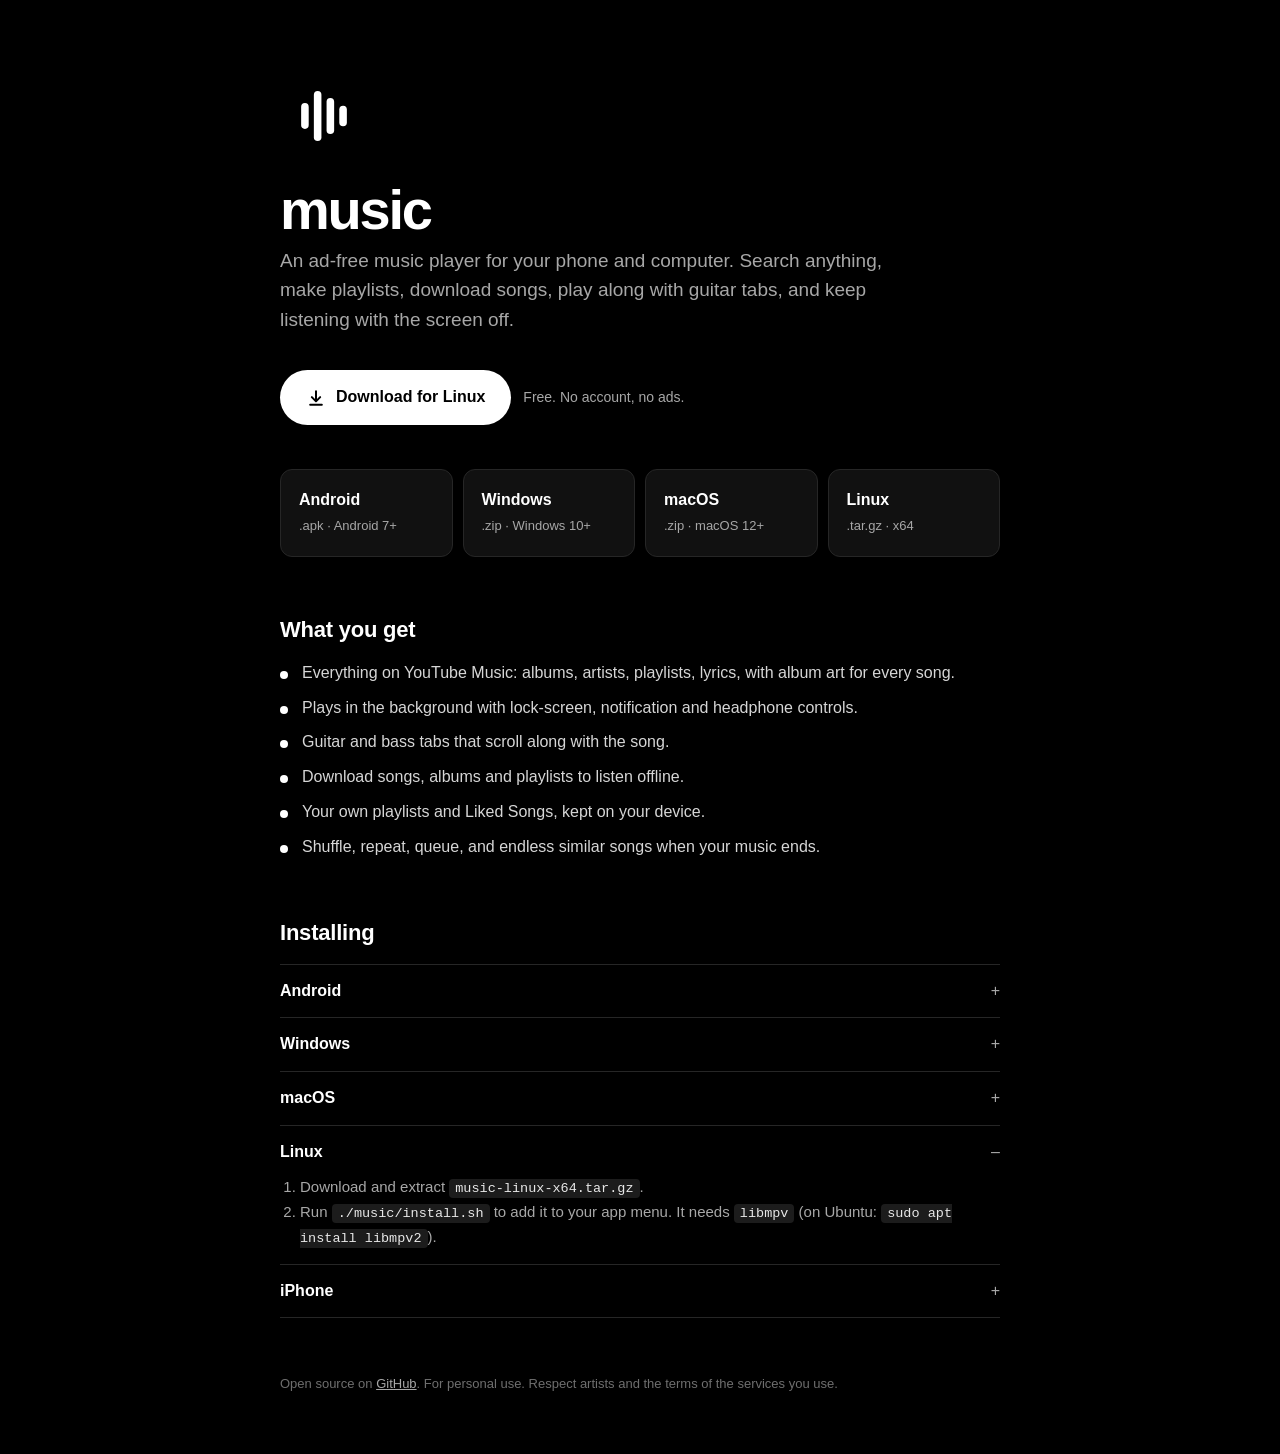
==== site/index.html @ f96e2b70 "Native apps for Android, Windows, macOS and Linux Replace the browser + server version with one Flut" ====
<!doctype html>
<html lang="en">
<head>
<meta charset="utf-8">
<meta name="viewport" content="width=device-width, initial-scale=1">
<meta name="color-scheme" content="dark">
<meta name="theme-color" content="#000000">
<title>music</title>
<meta name="description" content="An ad-free music player for Android, Windows, macOS and Linux.">
<link rel="icon" href="icon.svg" type="image/svg+xml">
<link rel="apple-touch-icon" href="apple-touch-icon.png">
<style>
  :root { --bg: #000; --fg: #fff; --sub: #a7a7a7; --line: #262626; --card: #111; }
  * { box-sizing: border-box; margin: 0; }
  body { background: var(--bg); color: var(--fg); font: 16px/1.55 -apple-system, BlinkMacSystemFont, "Segoe UI", Roboto, Helvetica, Arial, sans-serif; -webkit-font-smoothing: antialiased; }
  main { max-width: 760px; margin: 0 auto; padding: 72px 20px 64px; }
  .logo { width: 88px; height: 88px; border-radius: 20px; display: block; }
  h1 { font-size: 56px; letter-spacing: -.04em; font-weight: 800; margin: 22px 0 8px; line-height: 1; }
  .lead { color: var(--sub); font-size: 19px; max-width: 34em; }
  .primary { margin: 36px 0 12px; display: flex; flex-wrap: wrap; gap: 12px; align-items: center; }
  .btn { display: inline-flex; align-items: center; gap: 10px; background: var(--fg); color: #000; text-decoration: none; font-weight: 700; padding: 15px 26px; border-radius: 999px; font-size: 16px; transition: transform .1s; }
  .btn:hover { transform: scale(1.03); }
  .btn svg { width: 20px; height: 20px; }
  .note { color: var(--sub); font-size: 14px; }
  .grid { display: grid; grid-template-columns: repeat(auto-fit, minmax(160px, 1fr)); gap: 10px; margin-top: 44px; }
  .dl { display: block; padding: 18px; border: 1px solid var(--line); border-radius: 12px; color: var(--fg); text-decoration: none; background: var(--card); transition: border-color .15s, background .15s; }
  .dl:hover { border-color: #555; background: #161616; }
  .dl b { display: block; font-size: 16px; }
  .dl span { color: var(--sub); font-size: 13px; }
  h2 { font-size: 22px; margin: 56px 0 14px; letter-spacing: -.01em; }
  ul.feat { list-style: none; padding: 0; display: grid; gap: 10px; }
  ul.feat li { padding-left: 22px; position: relative; color: #d6d6d6; }
  ul.feat li::before { content: ""; position: absolute; left: 0; top: .62em; width: 8px; height: 8px; border-radius: 50%; background: var(--fg); }
  details { border-top: 1px solid var(--line); padding: 14px 0; }
  details:last-of-type { border-bottom: 1px solid var(--line); }
  summary { cursor: pointer; font-weight: 700; list-style: none; display: flex; justify-content: space-between; }
  summary::after { content: "+"; color: var(--sub); font-weight: 400; }
  details[open] summary::after { content: "–"; }
  details p, details ol { color: var(--sub); margin-top: 10px; font-size: 15px; }
  details ol { padding-left: 20px; }
  code { background: #1c1c1c; padding: 2px 6px; border-radius: 4px; font-size: 13.5px; color: #e8e8e8; }
  footer { margin-top: 56px; color: #6e6e6e; font-size: 13px; }
  footer a { color: var(--sub); }
  @media (max-width: 520px) { h1 { font-size: 44px; } main { padding-top: 48px; } .btn { width: 100%; justify-content: center; } }
</style>
</head>
<body>
<main>
  <img class="logo" src="icon.svg" alt="">
  <h1>music</h1>
  <p class="lead">An ad-free music player for your phone and computer. Search anything, make playlists, download songs, play along with guitar tabs, and keep listening with the screen off.</p>

  <div class="primary">
    <a class="btn" id="main-dl" href="https://github.com/v3ai/music/releases/latest">
      <svg viewBox="0 0 24 24" fill="none" stroke="currentColor" stroke-width="2.4" stroke-linecap="round" stroke-linejoin="round"><path d="M12 4v12m0 0-5-5m5 5 5-5M5 20h14"/></svg>
      <span id="main-label">Download</span>
    </a>
    <span class="note" id="main-note">Free. No account, no ads.</span>
  </div>

  <div class="grid">
    <a class="dl" href="https://github.com/v3ai/music/releases/latest/download/music-android.apk"><b>Android</b><span>.apk · Android 7+</span></a>
    <a class="dl" href="https://github.com/v3ai/music/releases/latest/download/music-windows-x64.zip"><b>Windows</b><span>.zip · Windows 10+</span></a>
    <a class="dl" href="https://github.com/v3ai/music/releases/latest/download/music-macos.zip"><b>macOS</b><span>.zip · macOS 12+</span></a>
    <a class="dl" href="https://github.com/v3ai/music/releases/latest/download/music-linux-x64.tar.gz"><b>Linux</b><span>.tar.gz · x64</span></a>
  </div>

  <h2>What you get</h2>
  <ul class="feat">
    <li>Everything on YouTube Music: albums, artists, playlists, lyrics, with album art for every song.</li>
    <li>Plays in the background with lock-screen, notification and headphone controls.</li>
    <li>Guitar and bass tabs that scroll along with the song.</li>
    <li>Download songs, albums and playlists to listen offline.</li>
    <li>Your own playlists and Liked Songs, kept on your device.</li>
    <li>Shuffle, repeat, queue, and endless similar songs when your music ends.</li>
  </ul>

  <h2>Installing</h2>
  <details id="h-android">
    <summary>Android</summary>
    <ol>
      <li>Download <code>music-android.apk</code> on your phone and open it.</li>
      <li>If asked, allow your browser to install apps (“Install unknown apps”).</li>
      <li>Tap <b>Install</b>. Later versions install over the top and keep your library.</li>
    </ol>
  </details>
  <details id="h-windows">
    <summary>Windows</summary>
    <ol>
      <li>Download and unzip <code>music-windows-x64.zip</code>, for example into your Documents folder.</li>
      <li>Open <code>music.exe</code>. If Windows SmartScreen appears, click <b>More info → Run anyway</b>.</li>
      <li>Right-click it in the taskbar and choose <b>Pin to taskbar</b>.</li>
    </ol>
  </details>
  <details id="h-macos">
    <summary>macOS</summary>
    <ol>
      <li>Download and open <code>music-macos.zip</code>, then drag <b>music</b> into Applications.</li>
      <li>The first time, right-click it and choose <b>Open</b>, then <b>Open</b> again. (It isn’t signed with an Apple developer ID.)</li>
    </ol>
  </details>
  <details id="h-linux">
    <summary>Linux</summary>
    <ol>
      <li>Download and extract <code>music-linux-x64.tar.gz</code>.</li>
      <li>Run <code>./music/install.sh</code> to add it to your app menu. It needs <code>libmpv</code> (on Ubuntu: <code>sudo apt install libmpv2</code>).</li>
    </ol>
  </details>
  <details>
    <summary>iPhone</summary>
    <p>Not available. Apple only allows App Store apps, and app stores don’t allow apps like this one.</p>
  </details>

  <footer>Open source on <a href="https://github.com/v3ai/music">GitHub</a>. For personal use. Respect artists and the terms of the services you use.</footer>
</main>
<script>
  // Point the big button at the right download for this device.
  const ua = navigator.userAgent;
  const plats = {
    android: ['Download for Android', 'music-android.apk'],
    windows: ['Download for Windows', 'music-windows-x64.zip'],
    macos: ['Download for Mac', 'music-macos.zip'],
    linux: ['Download for Linux', 'music-linux-x64.tar.gz'],
  };
  const os = /Android/i.test(ua) ? 'android'
    : /iPhone|iPad|iPod/i.test(ua) ? 'ios'
    : /Windows/i.test(ua) ? 'windows'
    : /Mac OS X|Macintosh/i.test(ua) ? 'macos'
    : /Linux|X11/i.test(ua) ? 'linux' : null;
  if (os === 'ios') {
    document.getElementById('main-label').textContent = 'Not available on iPhone';
    document.getElementById('main-dl').removeAttribute('href');
    document.getElementById('main-note').textContent = 'Available for Android, Windows, macOS and Linux.';
  } else if (os) {
    const [label, file] = plats[os];
    document.getElementById('main-label').textContent = label;
    document.getElementById('main-dl').href = 'https://github.com/v3ai/music/releases/latest/download/' + file;
    const help = document.getElementById('h-' + os);
    if (help) help.open = true;
  }
</script>
</body>
</html>
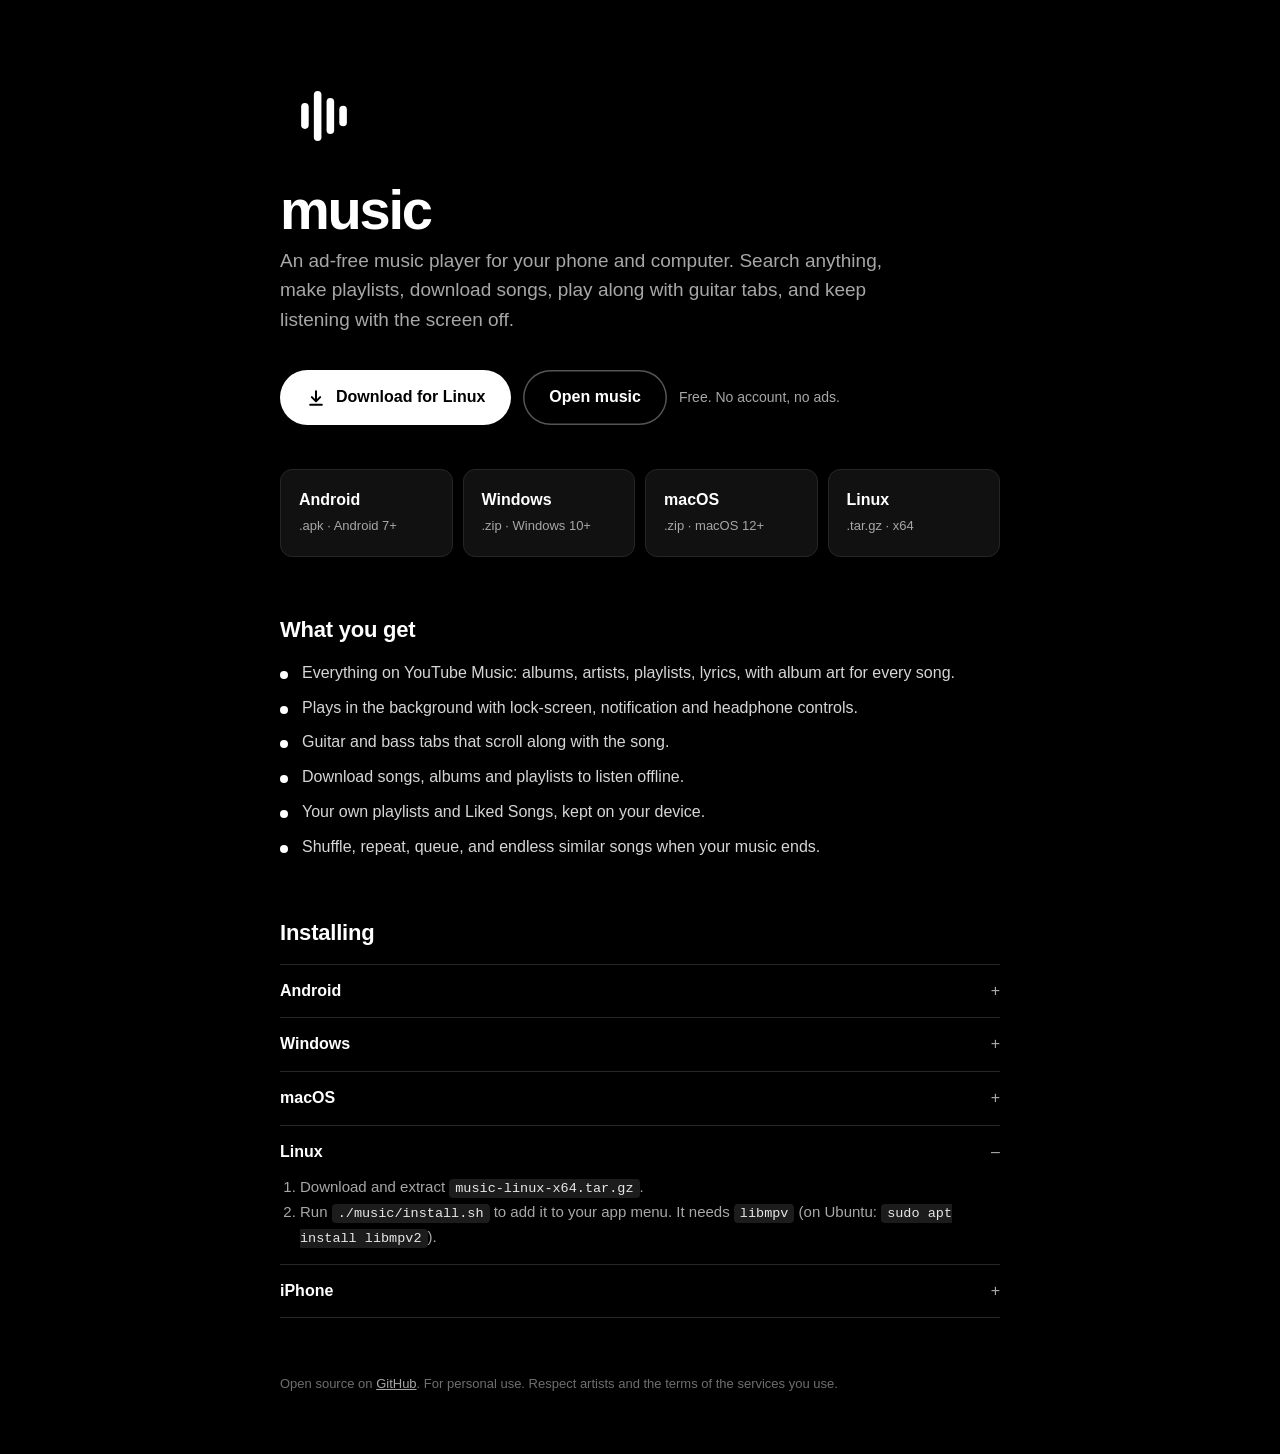
==== commit 129cb27a: "Open the app from the website when it's installed The download page now opens music if it's installe" ====
--- a/site/index.html
+++ b/site/index.html
@@ -21,6 +21,9 @@
   .btn { display: inline-flex; align-items: center; gap: 10px; background: var(--fg); color: #000; text-decoration: none; font-weight: 700; padding: 15px 26px; border-radius: 999px; font-size: 16px; transition: transform .1s; }
   .btn:hover { transform: scale(1.03); }
   .btn svg { width: 20px; height: 20px; }
+  .btn.ghost { background: transparent; color: var(--fg); box-shadow: inset 0 0 0 1.5px #555; }
+  .btn.ghost:hover { box-shadow: inset 0 0 0 1.5px var(--fg); }
+  [hidden] { display: none !important; }
   .note { color: var(--sub); font-size: 14px; }
   .grid { display: grid; grid-template-columns: repeat(auto-fit, minmax(160px, 1fr)); gap: 10px; margin-top: 44px; }
   .dl { display: block; padding: 18px; border: 1px solid var(--line); border-radius: 12px; color: var(--fg); text-decoration: none; background: var(--card); transition: border-color .15s, background .15s; }
@@ -55,6 +58,7 @@
       <svg viewBox="0 0 24 24" fill="none" stroke="currentColor" stroke-width="2.4" stroke-linecap="round" stroke-linejoin="round"><path d="M12 4v12m0 0-5-5m5 5 5-5M5 20h14"/></svg>
       <span id="main-label">Download</span>
     </a>
+    <a class="btn ghost" id="open-app" href="#" hidden>Open music</a>
     <span class="note" id="main-note">Free. No account, no ads.</span>
   </div>
 
@@ -114,7 +118,11 @@
   <footer>Open source on <a href="https://github.com/v3ai/music">GitHub</a>. For personal use. Respect artists and the terms of the services you use.</footer>
 </main>
 <script>
-  // Point the big button at the right download for this device.
+  // The big button points at the right download for this device. If the app is
+  // installed, the page opens it instead: Android hands the link to the app (or
+  // comes back here if it isn't installed); on computers we only try when this
+  // browser has downloaded or opened the app before, since browsers can't tell.
+  const REL = 'https://github.com/v3ai/music/releases/latest/download/';
   const ua = navigator.userAgent;
   const plats = {
     android: ['Download for Android', 'music-android.apk'],
@@ -123,20 +131,75 @@
     linux: ['Download for Linux', 'music-linux-x64.tar.gz'],
   };
   const os = /Android/i.test(ua) ? 'android'
-    : /iPhone|iPad|iPod/i.test(ua) ? 'ios'
+    : /iPhone|iPad|iPod/i.test(ua) || (/Macintosh/.test(ua) && navigator.maxTouchPoints > 1) ? 'ios'
     : /Windows/i.test(ua) ? 'windows'
     : /Mac OS X|Macintosh/i.test(ua) ? 'macos'
-    : /Linux|X11/i.test(ua) ? 'linux' : null;
+    : /Linux|X11|CrOS/i.test(ua) ? 'linux' : null;
+
+  const $ = (id) => document.getElementById(id);
+  const store = (k, v) => {
+    try {
+      if (v === undefined) return localStorage.getItem(k);
+      v === null ? localStorage.removeItem(k) : localStorage.setItem(k, v);
+    } catch (_) { return null; }
+  };
+  const once = (k) => { try { if (sessionStorage.getItem(k)) return false; sessionStorage.setItem(k, '1'); } catch (_) {} return true; };
+  const here = location.href.split('#')[0];
+  const intentUrl = 'intent://open#Intent;scheme=v3ai-music;package=io.github.v3ai.music;S.browser_fallback_url='
+    + encodeURIComponent(here + '#get') + ';end';
+  const note = $('main-note');
+  const noteText = note.textContent;
+
+  // Computers: try the link and watch for the app taking focus.
+  function openDesktop(auto) {
+    let opened = false;
+    const left = () => { opened = true; };
+    window.addEventListener('blur', left, { once: true });
+    document.addEventListener('visibilitychange', () => { if (document.hidden) opened = true; }, { once: true });
+    note.textContent = 'Opening music…';
+    location.href = 'v3ai-music://open';
+    setTimeout(() => {
+      window.removeEventListener('blur', left);
+      if (opened) {
+        store('music.hasApp', '1');
+        note.textContent = noteText;
+      } else {
+        if (auto) store('music.hasApp', null); // not installed (any more)
+        note.textContent = auto ? noteText : 'Couldn’t open it. Is music installed?';
+      }
+    }, 2500);
+  }
+
+  function openApp(auto) {
+    if (os === 'android') location.href = intentUrl;
+    else openDesktop(auto);
+  }
+
   if (os === 'ios') {
-    document.getElementById('main-label').textContent = 'Not available on iPhone';
-    document.getElementById('main-dl').removeAttribute('href');
-    document.getElementById('main-note').textContent = 'Available for Android, Windows, macOS and Linux.';
+    $('main-label').textContent = 'Not available on iPhone';
+    $('main-dl').removeAttribute('href');
+    note.textContent = 'Available for Android, Windows, macOS and Linux.';
   } else if (os) {
     const [label, file] = plats[os];
-    document.getElementById('main-label').textContent = label;
-    document.getElementById('main-dl').href = 'https://github.com/v3ai/music/releases/latest/download/' + file;
-    const help = document.getElementById('h-' + os);
+    $('main-label').textContent = label;
+    $('main-dl').href = REL + file;
+    const help = $('h-' + os);
     if (help) help.open = true;
+
+    const open = $('open-app');
+    // on Android, #get means the app just failed to open: it isn't installed
+    open.hidden = os === 'android' && location.hash === '#get';
+    open.addEventListener('click', (e) => { e.preventDefault(); openApp(false); });
+
+    // remember downloads, so next time we can open the app straight away
+    document.querySelectorAll('a[href^="' + REL + '"], #main-dl').forEach((a) =>
+      a.addEventListener('click', () => store('music.hasApp', '1')));
+
+    const wantsDownload = location.hash === '#get' || new URLSearchParams(location.search).has('download');
+    if (!wantsDownload && once('music.tried')) {
+      if (os === 'android') openApp(true);
+      else if (store('music.hasApp') === '1') openApp(true);
+    }
   }
 </script>
 </body>
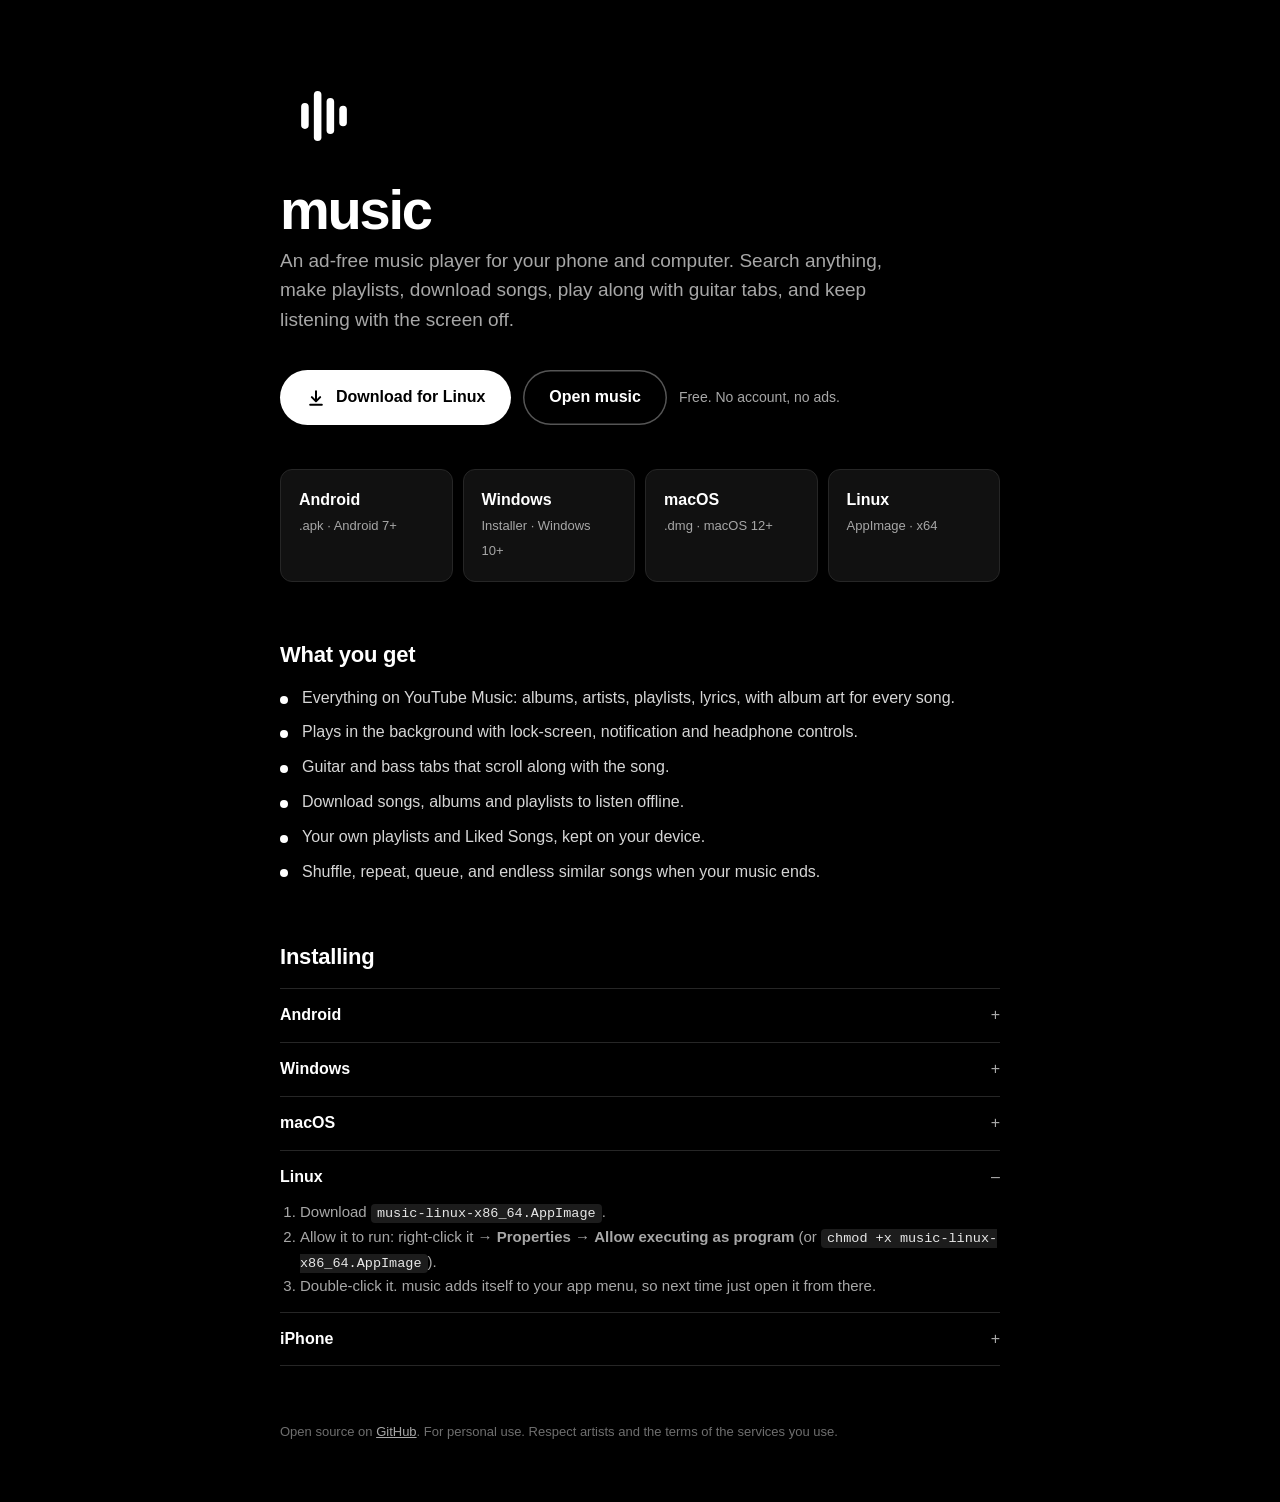
==== commit bd3245c8: "Easier installs: AppImage, Windows installer, macOS disk image - Linux: a single AppImage with libmp" ====
--- a/site/index.html
+++ b/site/index.html
@@ -64,9 +64,9 @@
 
   <div class="grid">
     <a class="dl" href="https://github.com/v3ai/music/releases/latest/download/music-android.apk"><b>Android</b><span>.apk · Android 7+</span></a>
-    <a class="dl" href="https://github.com/v3ai/music/releases/latest/download/music-windows-x64.zip"><b>Windows</b><span>.zip · Windows 10+</span></a>
-    <a class="dl" href="https://github.com/v3ai/music/releases/latest/download/music-macos.zip"><b>macOS</b><span>.zip · macOS 12+</span></a>
-    <a class="dl" href="https://github.com/v3ai/music/releases/latest/download/music-linux-x64.tar.gz"><b>Linux</b><span>.tar.gz · x64</span></a>
+    <a class="dl" href="https://github.com/v3ai/music/releases/latest/download/music-windows-setup.exe"><b>Windows</b><span>Installer · Windows 10+</span></a>
+    <a class="dl" href="https://github.com/v3ai/music/releases/latest/download/music-macos.dmg"><b>macOS</b><span>.dmg · macOS 12+</span></a>
+    <a class="dl" href="https://github.com/v3ai/music/releases/latest/download/music-linux-x86_64.AppImage"><b>Linux</b><span>AppImage · x64</span></a>
   </div>
 
   <h2>What you get</h2>
@@ -91,23 +91,24 @@
   <details id="h-windows">
     <summary>Windows</summary>
     <ol>
-      <li>Download and unzip <code>music-windows-x64.zip</code>, for example into your Documents folder.</li>
-      <li>Open <code>music.exe</code>. If Windows SmartScreen appears, click <b>More info → Run anyway</b>.</li>
-      <li>Right-click it in the taskbar and choose <b>Pin to taskbar</b>.</li>
-    </ol>
+      <li>Open <code>music-windows-setup.exe</code>. It installs in a few seconds and opens music.</li>
+      <li>If Windows SmartScreen appears, click <b>More info → Run anyway</b>.</li>
+    </ol>
+    <p>music is then in your Start menu. Remove it any time from <b>Settings → Apps</b>.</p>
   </details>
   <details id="h-macos">
     <summary>macOS</summary>
     <ol>
-      <li>Download and open <code>music-macos.zip</code>, then drag <b>music</b> into Applications.</li>
-      <li>The first time, right-click it and choose <b>Open</b>, then <b>Open</b> again. (It isn’t signed with an Apple developer ID.)</li>
+      <li>Open <code>music-macos.dmg</code> and drag <b>music</b> onto <b>Applications</b>.</li>
+      <li>Open music from Applications. The first time, macOS says it can’t check the app (it isn’t from the App Store): click <b>Done</b>, go to <b>System Settings → Privacy &amp; Security</b>, scroll down and click <b>Open Anyway</b>.</li>
     </ol>
   </details>
   <details id="h-linux">
     <summary>Linux</summary>
     <ol>
-      <li>Download and extract <code>music-linux-x64.tar.gz</code>.</li>
-      <li>Run <code>./music/install.sh</code> to add it to your app menu. It needs <code>libmpv</code> (on Ubuntu: <code>sudo apt install libmpv2</code>).</li>
+      <li>Download <code>music-linux-x86_64.AppImage</code>.</li>
+      <li>Allow it to run: right-click it → <b>Properties</b> → <b>Allow executing as program</b> (or <code>chmod +x music-linux-x86_64.AppImage</code>).</li>
+      <li>Double-click it. music adds itself to your app menu, so next time just open it from there.</li>
     </ol>
   </details>
   <details>
@@ -126,9 +127,9 @@
   const ua = navigator.userAgent;
   const plats = {
     android: ['Download for Android', 'music-android.apk'],
-    windows: ['Download for Windows', 'music-windows-x64.zip'],
-    macos: ['Download for Mac', 'music-macos.zip'],
-    linux: ['Download for Linux', 'music-linux-x64.tar.gz'],
+    windows: ['Download for Windows', 'music-windows-setup.exe'],
+    macos: ['Download for Mac', 'music-macos.dmg'],
+    linux: ['Download for Linux', 'music-linux-x86_64.AppImage'],
   };
   const os = /Android/i.test(ua) ? 'android'
     : /iPhone|iPad|iPod/i.test(ua) || (/Macintosh/.test(ua) && navigator.maxTouchPoints > 1) ? 'ios'
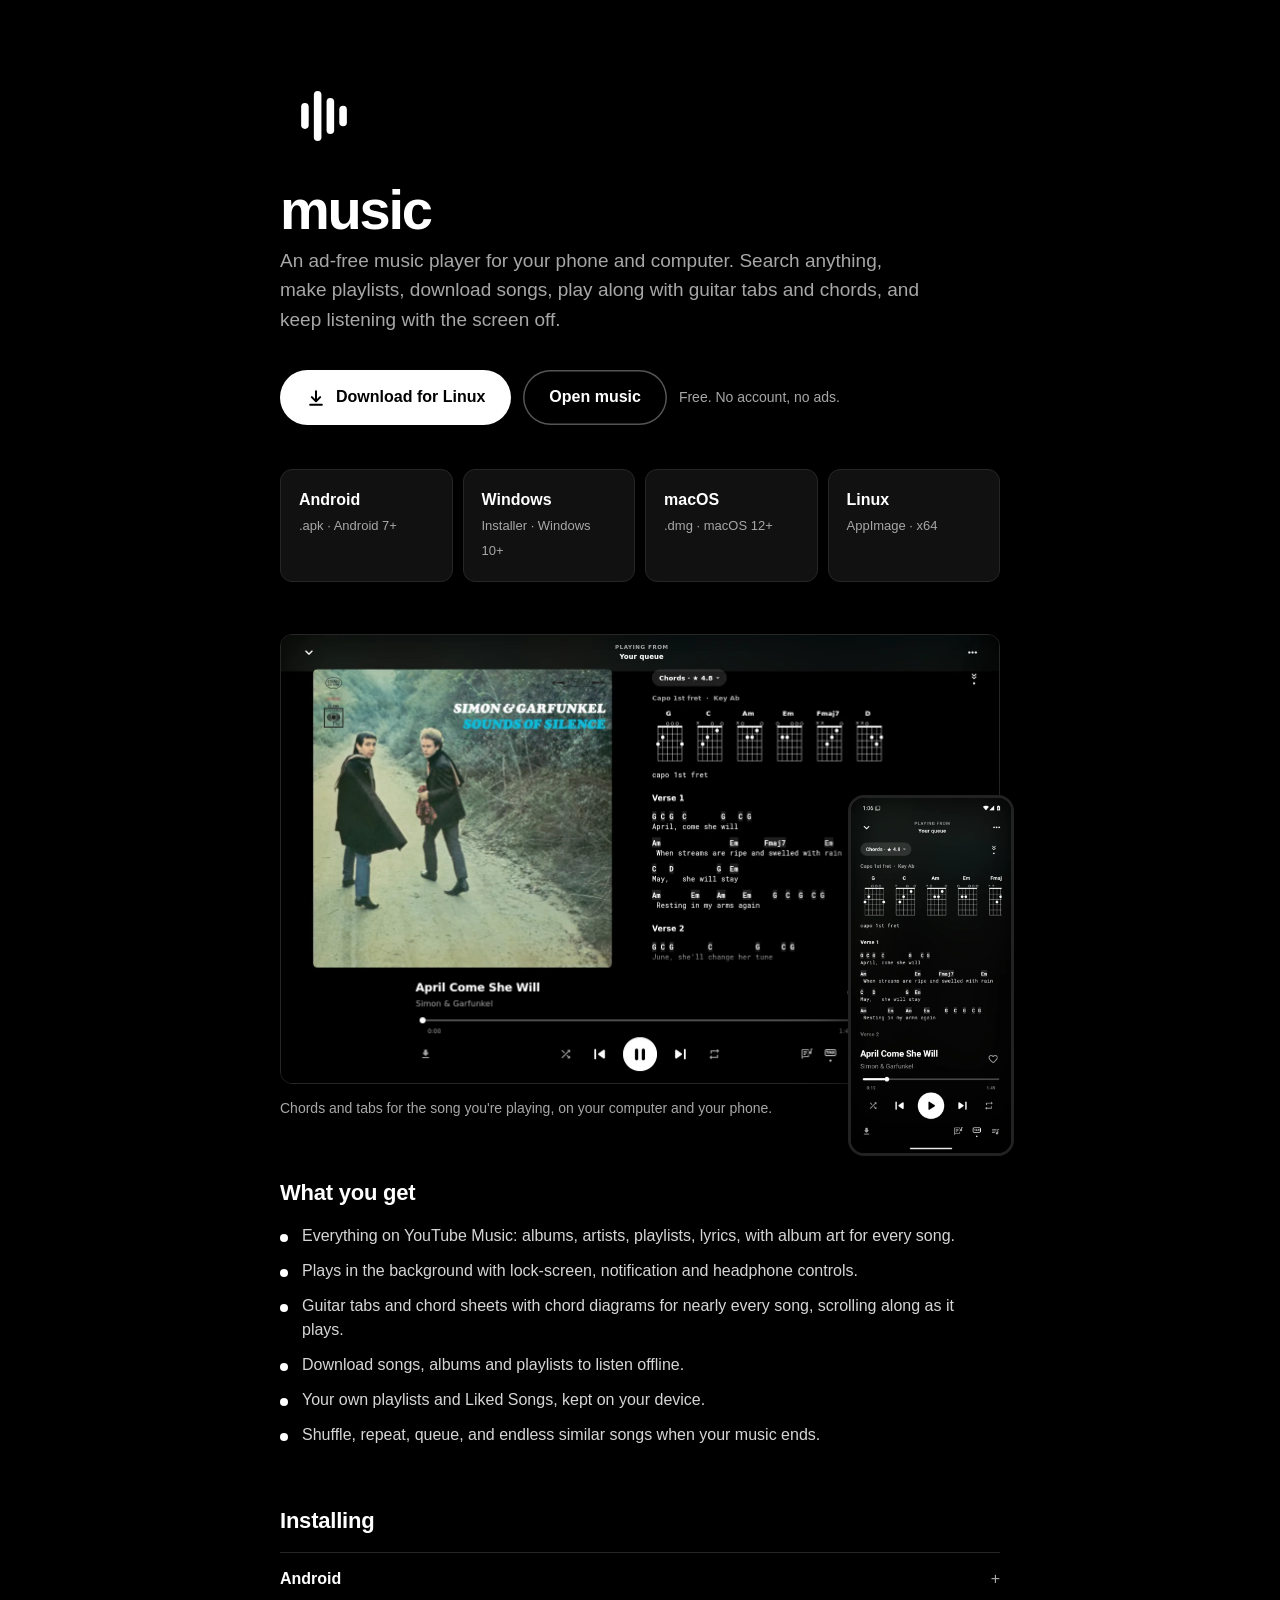
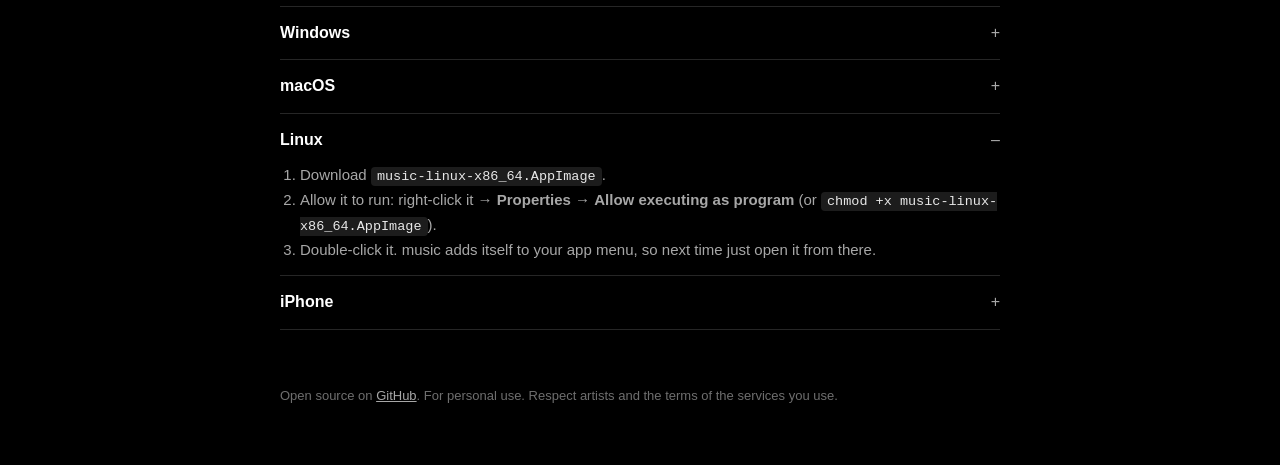
==== commit 25401ebc: "Chords and Ultimate Guitar tabs, search highlight, site screenshots - The TAB panel now shows the be" ====
--- a/site/index.html
+++ b/site/index.html
@@ -42,16 +42,21 @@
   details p, details ol { color: var(--sub); margin-top: 10px; font-size: 15px; }
   details ol { padding-left: 20px; }
   code { background: #1c1c1c; padding: 2px 6px; border-radius: 4px; font-size: 13.5px; color: #e8e8e8; }
+  .shots { position: relative; margin: 52px 0 40px; }
+  .shots img { display: block; height: auto; }
+  .shots .desk { width: 100%; border-radius: 12px; border: 1px solid var(--line); }
+  .shots .phone { position: absolute; right: -14px; bottom: -36px; width: 23%; border-radius: 16px; border: 3px solid #222; box-shadow: 0 18px 48px rgba(0,0,0,.75); }
+  .shots figcaption { color: var(--sub); font-size: 14px; margin-top: 14px; max-width: 72%; }
   footer { margin-top: 56px; color: #6e6e6e; font-size: 13px; }
   footer a { color: var(--sub); }
-  @media (max-width: 520px) { h1 { font-size: 44px; } main { padding-top: 48px; } .btn { width: 100%; justify-content: center; } }
+  @media (max-width: 520px) { .shots .phone { right: 0; bottom: -24px; border-radius: 10px; border-width: 2px; } .shots figcaption { max-width: 70%; } h1 { font-size: 44px; } main { padding-top: 48px; } .btn { width: 100%; justify-content: center; } }
 </style>
 </head>
 <body>
 <main>
   <img class="logo" src="icon.svg" alt="">
   <h1>music</h1>
-  <p class="lead">An ad-free music player for your phone and computer. Search anything, make playlists, download songs, play along with guitar tabs, and keep listening with the screen off.</p>
+  <p class="lead">An ad-free music player for your phone and computer. Search anything, make playlists, download songs, play along with guitar tabs and chords, and keep listening with the screen off.</p>
 
   <div class="primary">
     <a class="btn" id="main-dl" href="https://github.com/v3ai/music/releases/latest">
@@ -69,11 +74,17 @@
     <a class="dl" href="https://github.com/v3ai/music/releases/latest/download/music-linux-x86_64.AppImage"><b>Linux</b><span>AppImage · x64</span></a>
   </div>
 
+  <figure class="shots">
+    <img class="desk" src="img/desktop.webp" width="1440" height="900" alt="music on a computer: April Come She Will by Simon &amp; Garfunkel playing, with its chord sheet and chord diagrams beside the album art">
+    <img class="phone" src="img/phone.webp" width="540" height="1200" alt="music on a phone showing the same chord sheet">
+    <figcaption>Chords and tabs for the song you're playing, on your computer and your phone.</figcaption>
+  </figure>
+
   <h2>What you get</h2>
   <ul class="feat">
     <li>Everything on YouTube Music: albums, artists, playlists, lyrics, with album art for every song.</li>
     <li>Plays in the background with lock-screen, notification and headphone controls.</li>
-    <li>Guitar and bass tabs that scroll along with the song.</li>
+    <li>Guitar tabs and chord sheets with chord diagrams for nearly every song, scrolling along as it plays.</li>
     <li>Download songs, albums and playlists to listen offline.</li>
     <li>Your own playlists and Liked Songs, kept on your device.</li>
     <li>Shuffle, repeat, queue, and endless similar songs when your music ends.</li>
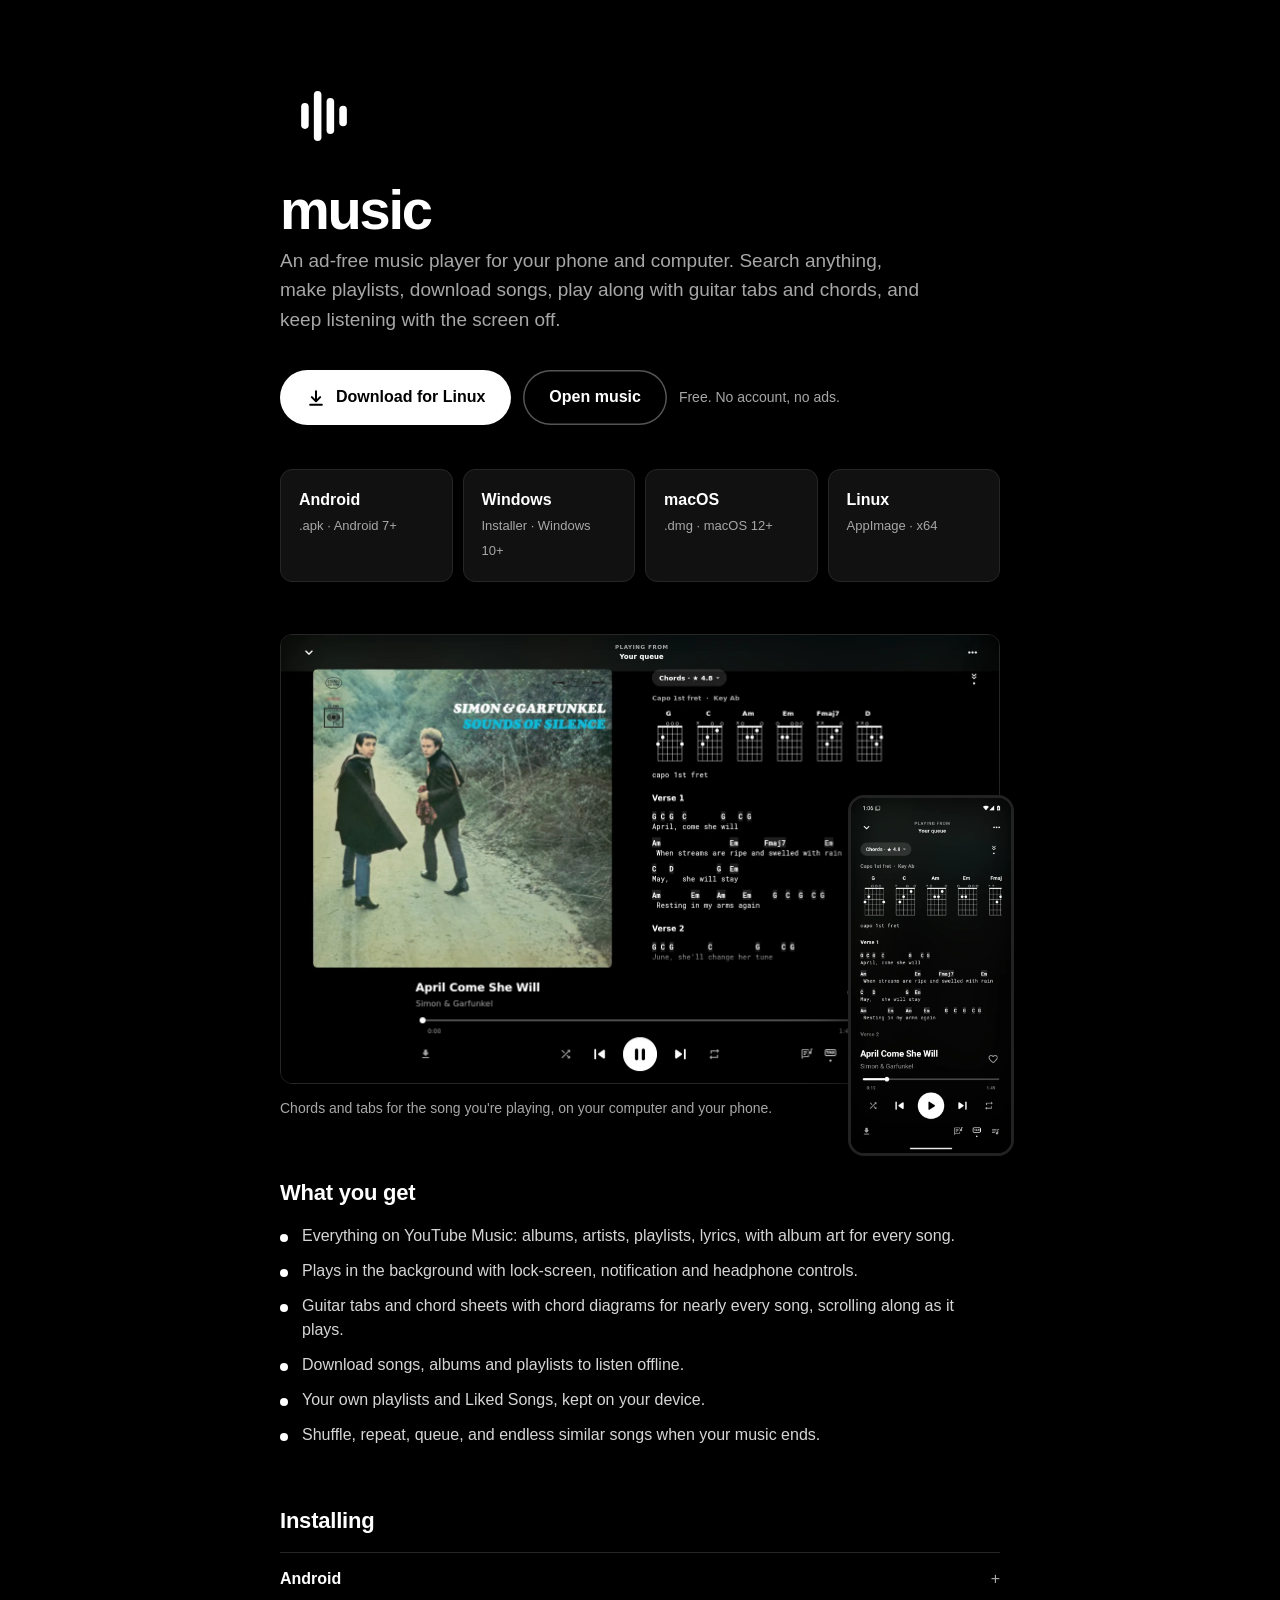
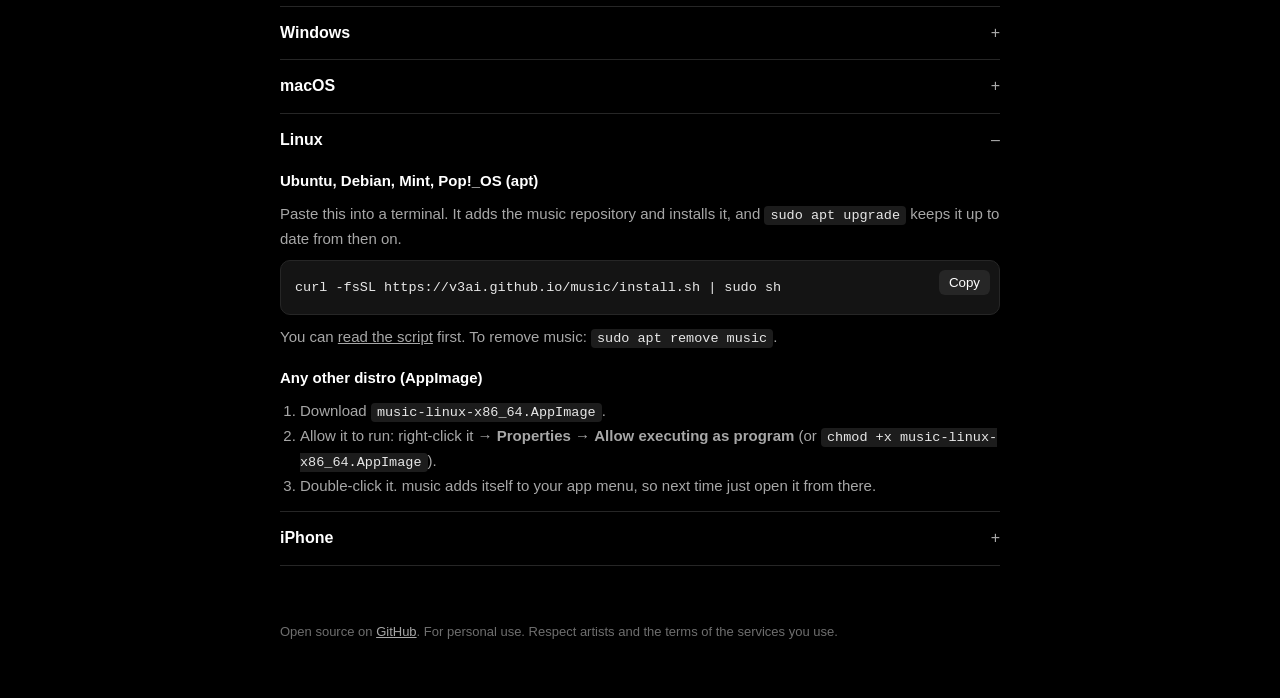
==== commit 2ee8bcbe: "Install on Debian/Ubuntu with apt Releases now include a .deb and a signed apt index, so the release" ====
--- a/site/index.html
+++ b/site/index.html
@@ -47,6 +47,11 @@
   .shots .desk { width: 100%; border-radius: 12px; border: 1px solid var(--line); }
   .shots .phone { position: absolute; right: -14px; bottom: -36px; width: 23%; border-radius: 16px; border: 3px solid #222; box-shadow: 0 18px 48px rgba(0,0,0,.75); }
   .shots figcaption { color: var(--sub); font-size: 14px; margin-top: 14px; max-width: 72%; }
+  pre.cmd { position: relative; background: #141414; border: 1px solid var(--line); border-radius: 10px; padding: 14px 76px 14px 14px; margin-top: 10px; overflow-x: auto; }
+  pre.cmd code { background: none; padding: 0; font-size: 13.5px; user-select: all; white-space: pre; }
+  pre.cmd button { position: absolute; top: 9px; right: 9px; background: #262626; color: var(--fg); border: 0; border-radius: 6px; padding: 5px 10px; font: 600 12px/1.4 inherit; cursor: pointer; }
+  pre.cmd button:hover { background: #333; }
+  details h3 { font-size: 15px; margin-top: 16px; color: var(--fg); }
   footer { margin-top: 56px; color: #6e6e6e; font-size: 13px; }
   footer a { color: var(--sub); }
   @media (max-width: 520px) { .shots .phone { right: 0; bottom: -24px; border-radius: 10px; border-width: 2px; } .shots figcaption { max-width: 70%; } h1 { font-size: 44px; } main { padding-top: 48px; } .btn { width: 100%; justify-content: center; } }
@@ -116,6 +121,11 @@
   </details>
   <details id="h-linux">
     <summary>Linux</summary>
+    <h3>Ubuntu, Debian, Mint, Pop!_OS (apt)</h3>
+    <p>Paste this into a terminal. It adds the music repository and installs it, and <code>sudo apt upgrade</code> keeps it up to date from then on.</p>
+    <pre class="cmd"><code>curl -fsSL https://v3ai.github.io/music/install.sh | sudo sh</code><button type="button" data-copy>Copy</button></pre>
+    <p>You can <a href="install.sh" style="color:inherit">read the script</a> first. To remove music: <code>sudo apt remove music</code>.</p>
+    <h3>Any other distro (AppImage)</h3>
     <ol>
       <li>Download <code>music-linux-x86_64.AppImage</code>.</li>
       <li>Allow it to run: right-click it → <b>Properties</b> → <b>Allow executing as program</b> (or <code>chmod +x music-linux-x86_64.AppImage</code>).</li>
@@ -129,6 +139,13 @@
 
   <footer>Open source on <a href="https://github.com/v3ai/music">GitHub</a>. For personal use. Respect artists and the terms of the services you use.</footer>
 </main>
+<script>
+  document.querySelectorAll('[data-copy]').forEach(b => b.addEventListener('click', async () => {
+    try { await navigator.clipboard.writeText(b.previousElementSibling.textContent); b.textContent = 'Copied'; }
+    catch (_) { b.textContent = 'Select & copy'; }
+    setTimeout(() => { b.textContent = 'Copy'; }, 1600);
+  }));
+</script>
 <script>
   // The big button points at the right download for this device. If the app is
   // installed, the page opens it instead: Android hands the link to the app (or
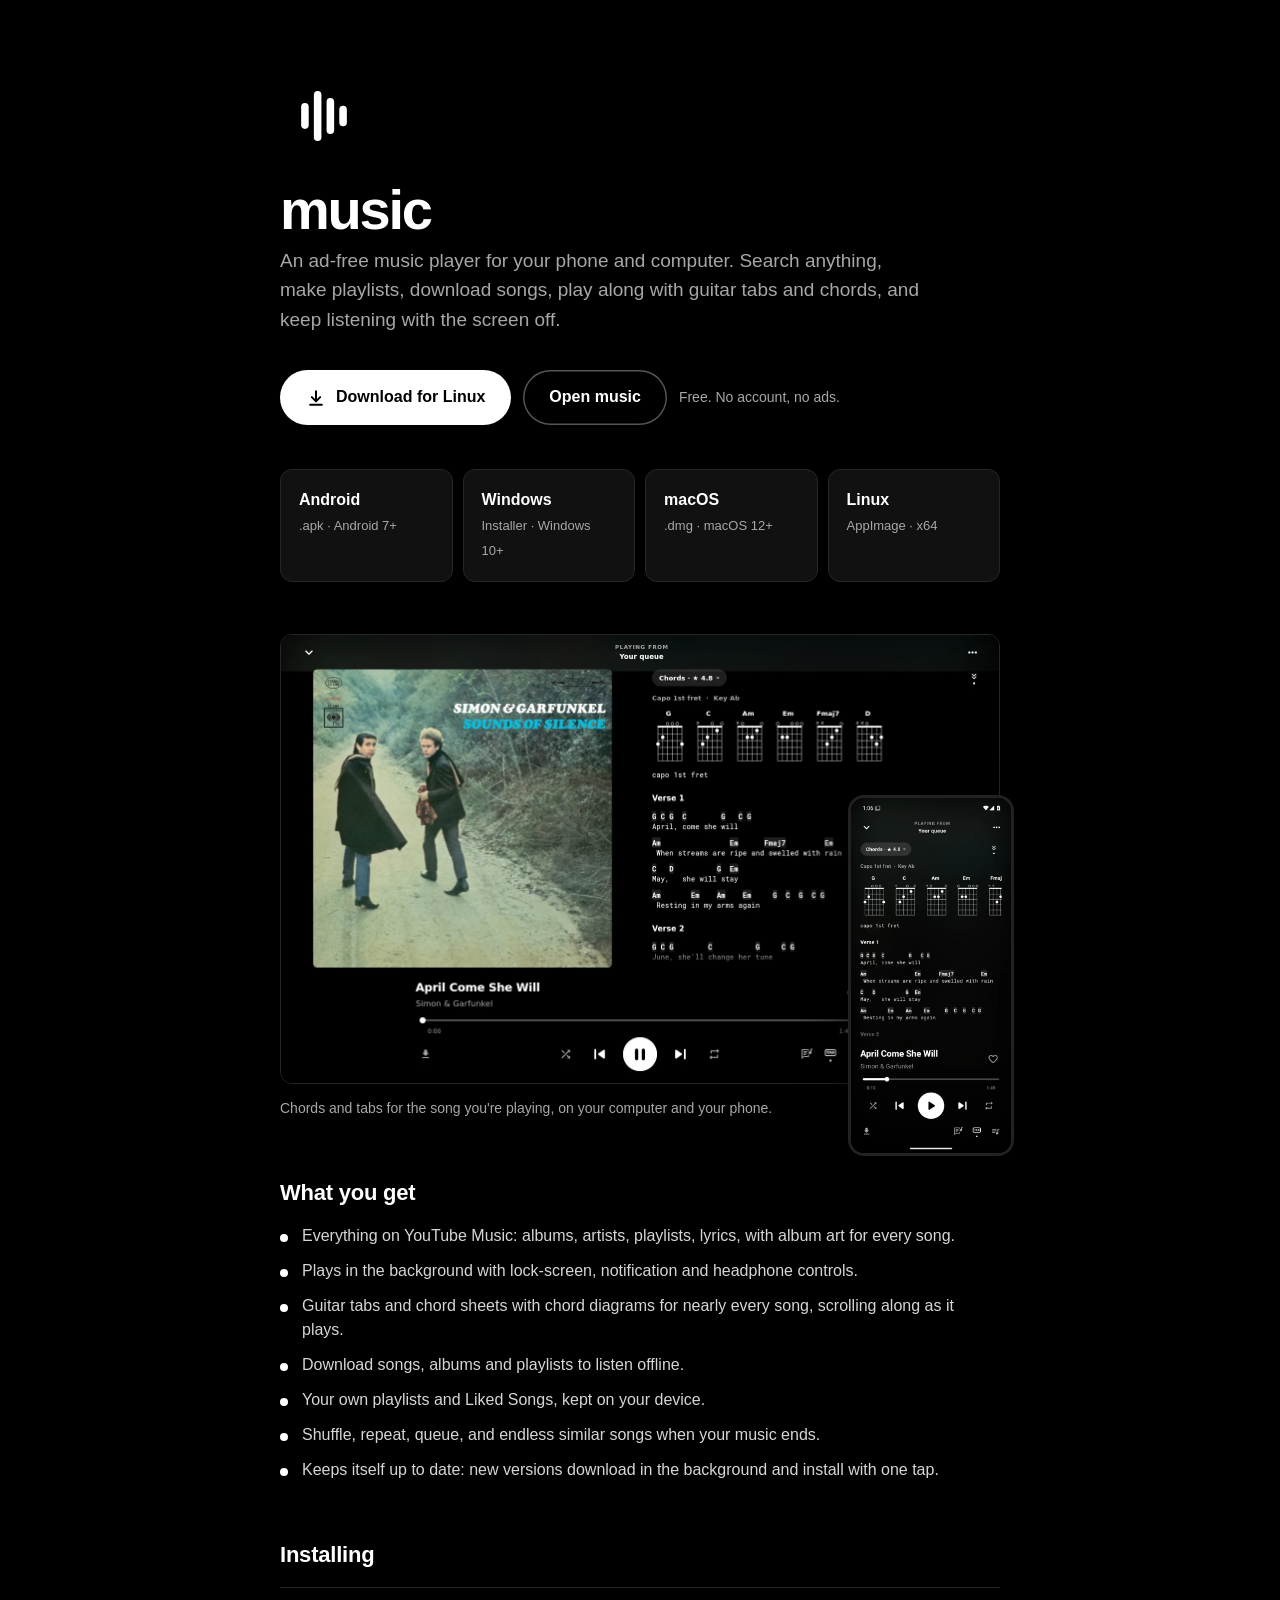
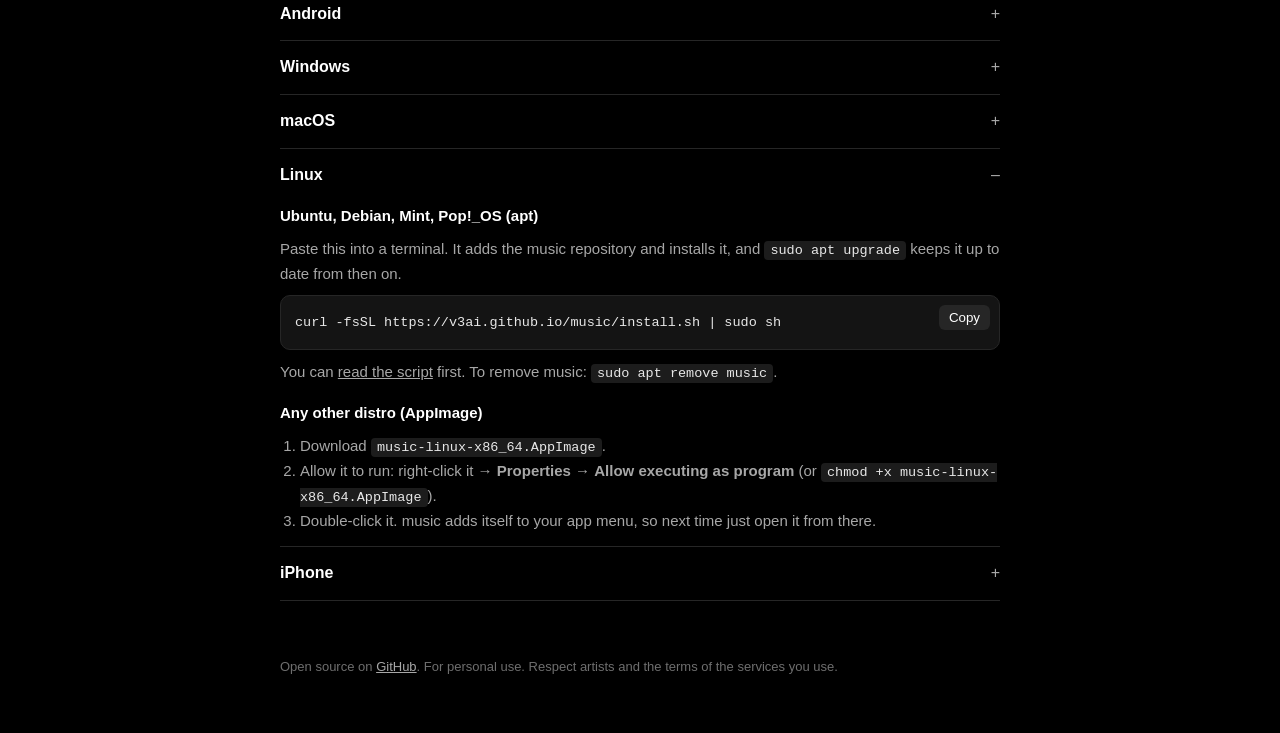
==== commit 7d82ffa8: "Automatic updates on every platform The app checks GitHub for a new release at launch and every 6 ho" ====
--- a/site/index.html
+++ b/site/index.html
@@ -93,6 +93,7 @@
     <li>Download songs, albums and playlists to listen offline.</li>
     <li>Your own playlists and Liked Songs, kept on your device.</li>
     <li>Shuffle, repeat, queue, and endless similar songs when your music ends.</li>
+    <li>Keeps itself up to date: new versions download in the background and install with one tap.</li>
   </ul>
 
   <h2>Installing</h2>
